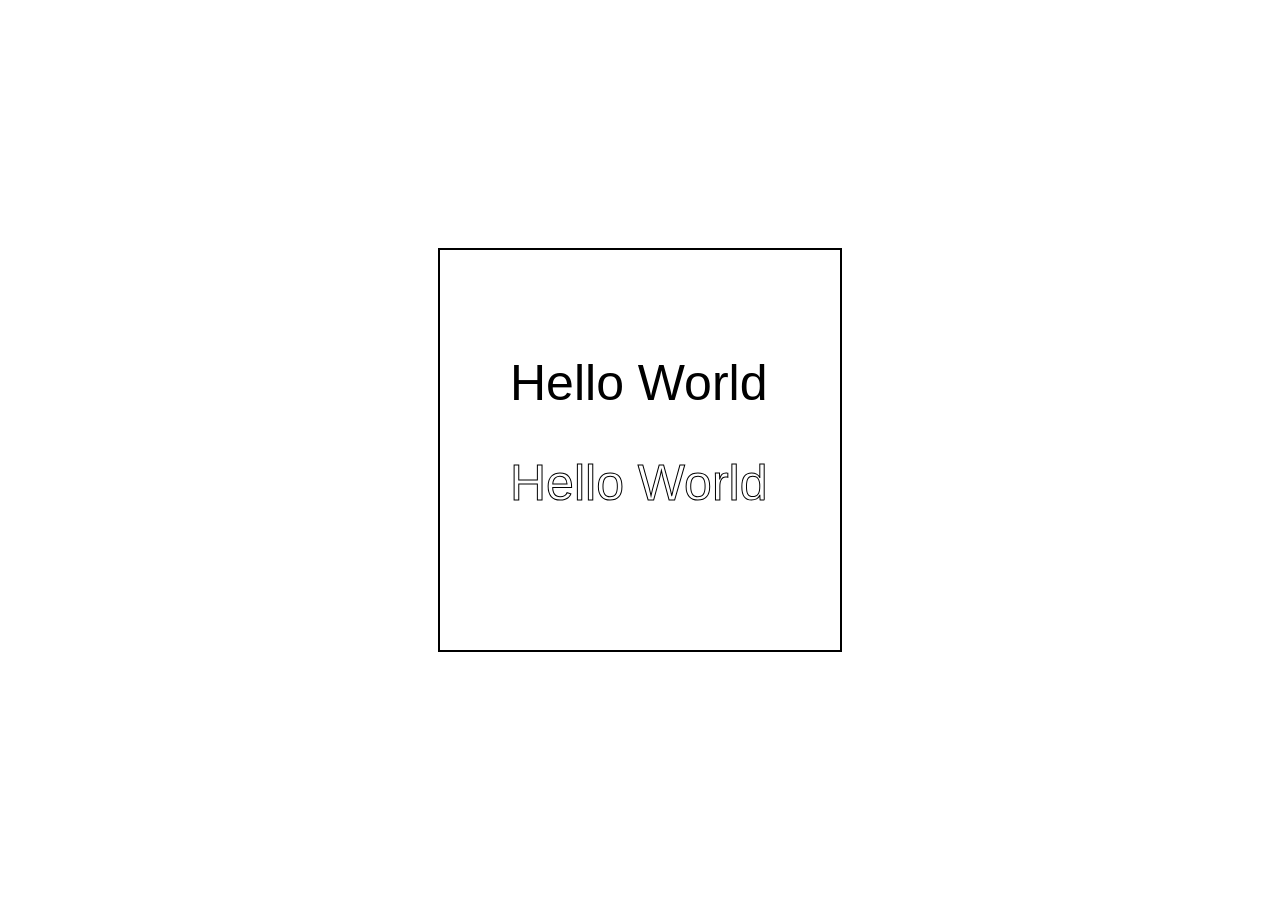
==== index.html @ 0b7b7e1c "learning-basics" ====
<!DOCTYPE html>
<html lang="en">
<head>
  <meta charset="UTF-8">
  <meta name="viewport" content="width=device-width, initial-scale=1.0">
  <link rel="stylesheet" href="style.css">
  <title>Document</title>
</head>
<body>
  <canvas id ="animation-canvas" width="400px" height="400px"></canvas>
  <script src="script.js"></script>
</body>
</html>
---- style.css ----
body{
  display: flex;
  align-items: center;
  justify-content: center;
  height: 100vh;
  margin: 0;
  padding: 0;
}

canvas{
  border: 2px solid;
}
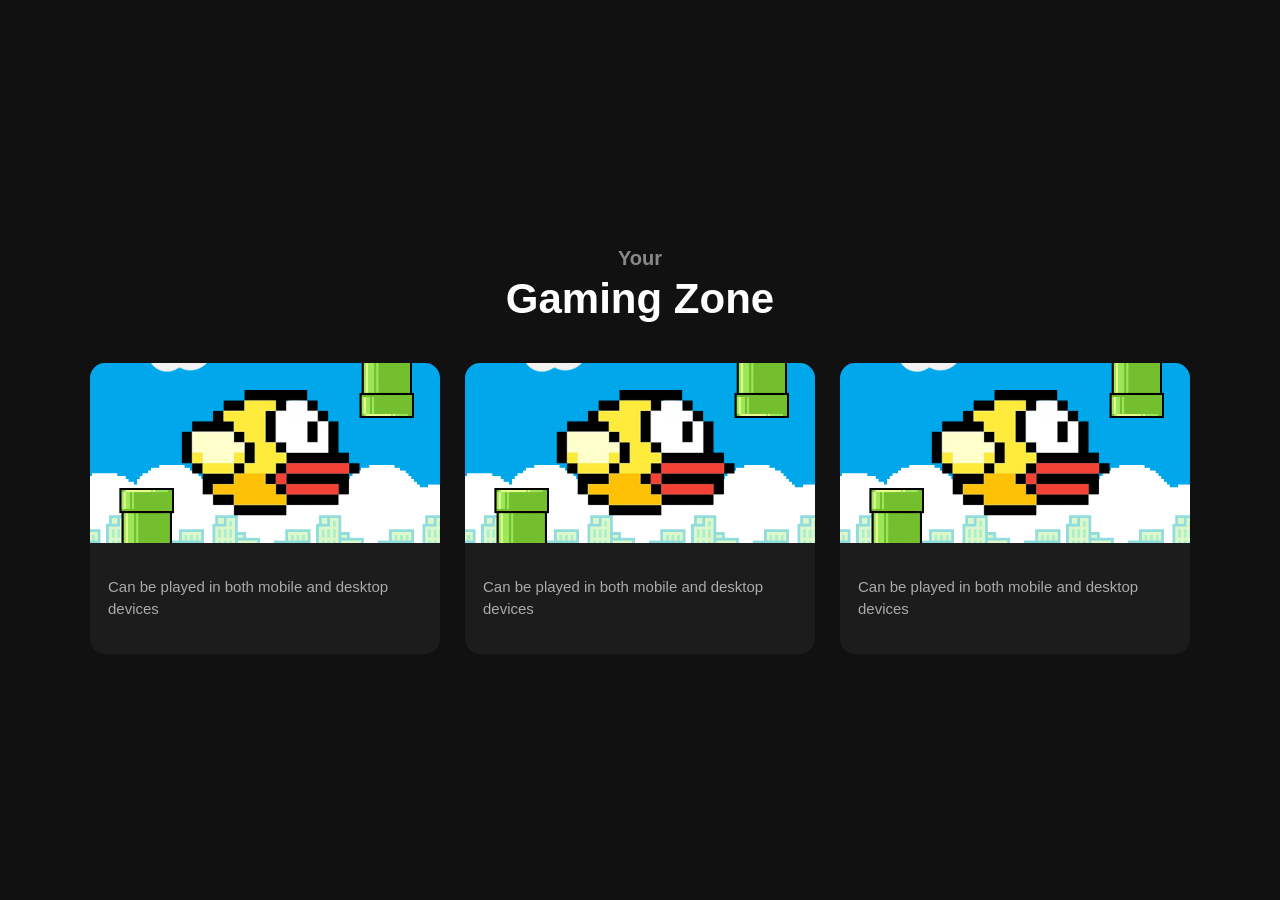
==== commit 917d9b1e: "flappy-bird-game" ====
--- a/index.html
+++ b/index.html
@@ -7,7 +7,26 @@
   <title>Document</title>
 </head>
 <body>
-  <canvas id ="animation-canvas" width="400px" height="400px"></canvas>
+  <!-- <canvas id ="animation-canvas" width="400px" height="400px"></canvas> -->
+  
+  <div class="parent">
+    <h3>Your</h3>
+    <h1>Gaming Zone</h1>
+    <div class="games-holder">
+      <div class="flappy-bird">
+        <img src="./image/flappy-bird-game.png" alt="" onclick="window.location.href='./flappy-bird.html'">
+        <p>Can be played in both mobile and desktop devices</p>
+      </div>
+      <div class="flappy-bird">
+        <img src="./image/flappy-bird-game.png" alt="">
+        <p>Can be played in both mobile and desktop devices</p>
+      </div>
+      <div class="flappy-bird">
+        <img src="./image/flappy-bird-game.png" alt="">
+        <p>Can be played in both mobile and desktop devices</p>
+      </div>
+    </div>
+  </div>
   <script src="script.js"></script>
 </body>
 </html>
--- a/style.css
+++ b/style.css
@@ -1,12 +1,69 @@
 body{
-  display: flex;
-  align-items: center;
-  justify-content: center;
-  height: 100vh;
-  margin: 0;
-  padding: 0;
+  display:flex;
+  align-items:center;
+  justify-content:center;
+  min-height:100vh;
+  margin:0;
+  padding:0;
+  font-family:Arial,sans-serif;
+  background:#111;
+  color:white;
 }
 
 canvas{
-  border: 2px solid;
+  border:2px solid;
+}
+
+.parent{
+  width:90%;
+  margin:60px auto;
+}
+
+.parent h3{
+  font-size:20px;
+  color:#888;
+  margin:0 auto 5px;
+  text-align:center;
+}
+
+.parent h1{
+  font-size:42px;
+  margin:0 auto 40px;
+  text-align:center;
+}
+
+.games-holder{
+  display:flex;
+  flex-wrap:wrap;
+  gap:25px;
+  justify-content:center;
+}
+
+.flappy-bird{
+  flex:1 1 250px;
+  max-width:350px;
+  background:#1c1c1c;
+  border-radius:15px;
+  overflow:hidden;
+  cursor:pointer;
+  transition:transform .3s,box-shadow .3s;
+}
+
+.flappy-bird:hover{
+  transform:translateY(-8px);
+  box-shadow:0 10px 30px rgba(0,0,0,.5);
+}
+
+.flappy-bird img{
+  width:100%;
+  height:180px;
+  object-fit:cover;
+  display:block;
+}
+
+.flappy-bird p{
+  padding:18px;
+  font-size:15px;
+  line-height:1.5;
+  color:#aaa;
 }
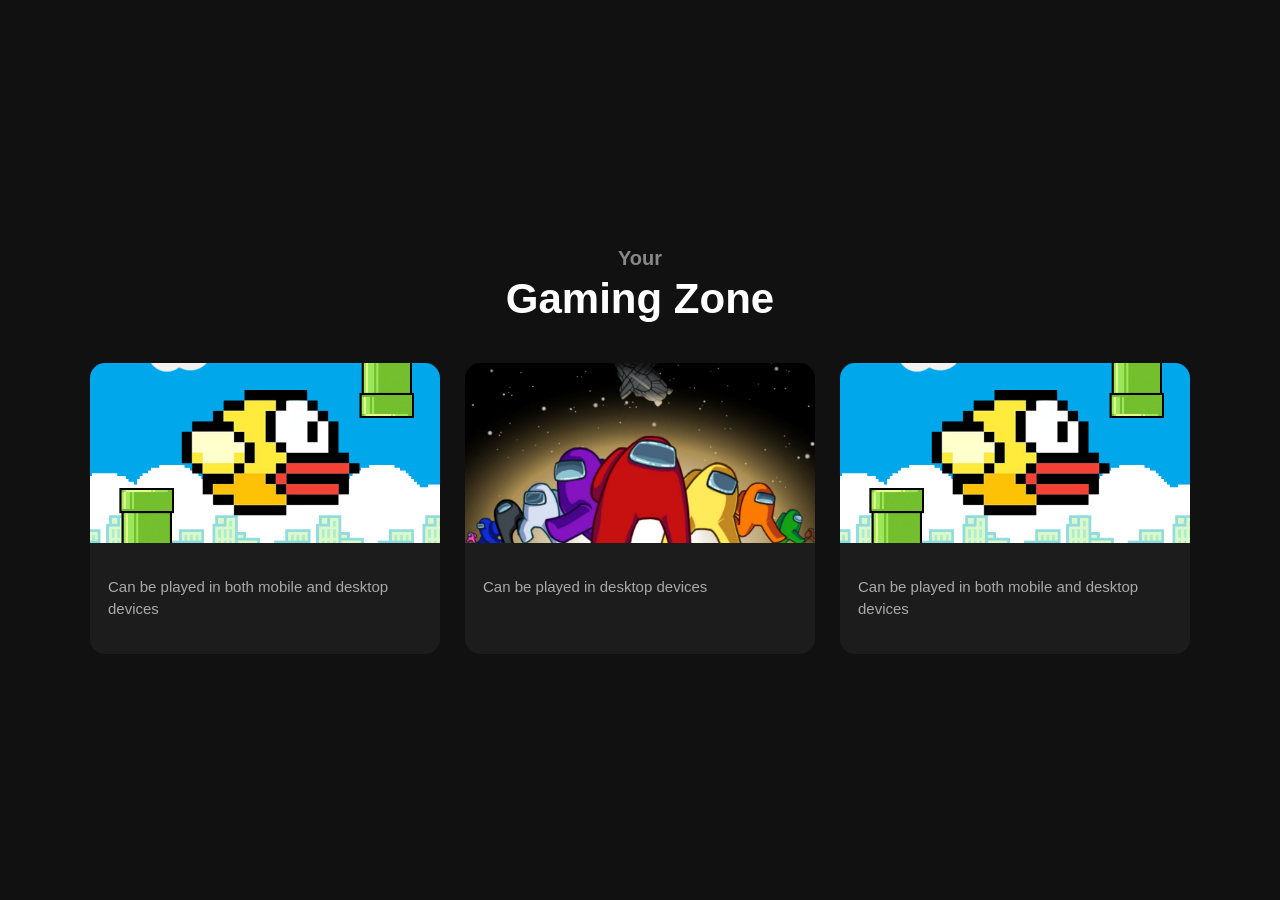
==== commit 029894a8: "shooting-game-added" ====
--- a/index.html
+++ b/index.html
@@ -13,15 +13,15 @@
     <h3>Your</h3>
     <h1>Gaming Zone</h1>
     <div class="games-holder">
-      <div class="flappy-bird">
+      <div class="game-cards">
         <img src="./image/flappy-bird-game.png" alt="" onclick="window.location.href='./flappy-bird.html'">
         <p>Can be played in both mobile and desktop devices</p>
       </div>
-      <div class="flappy-bird">
-        <img src="./image/flappy-bird-game.png" alt="">
-        <p>Can be played in both mobile and desktop devices</p>
+      <div class="game-cards">
+        <img src="./image/among-us-bg.jpg" alt="" onclick="window.location.href='./shooting-game.html'">
+        <p>Can be played in desktop devices</p>
       </div>
-      <div class="flappy-bird">
+      <div class="game-cards">
         <img src="./image/flappy-bird-game.png" alt="">
         <p>Can be played in both mobile and desktop devices</p>
       </div>
--- a/style.css
+++ b/style.css
@@ -39,7 +39,7 @@
   justify-content:center;
 }
 
-.flappy-bird{
+.game-cards{
   flex:1 1 250px;
   max-width:350px;
   background:#1c1c1c;
@@ -49,19 +49,19 @@
   transition:transform .3s,box-shadow .3s;
 }
 
-.flappy-bird:hover{
+.game-cards:hover{
   transform:translateY(-8px);
   box-shadow:0 10px 30px rgba(0,0,0,.5);
 }
 
-.flappy-bird img{
+.game-cards img{
   width:100%;
   height:180px;
   object-fit:cover;
   display:block;
 }
 
-.flappy-bird p{
+.game-cards p{
   padding:18px;
   font-size:15px;
   line-height:1.5;
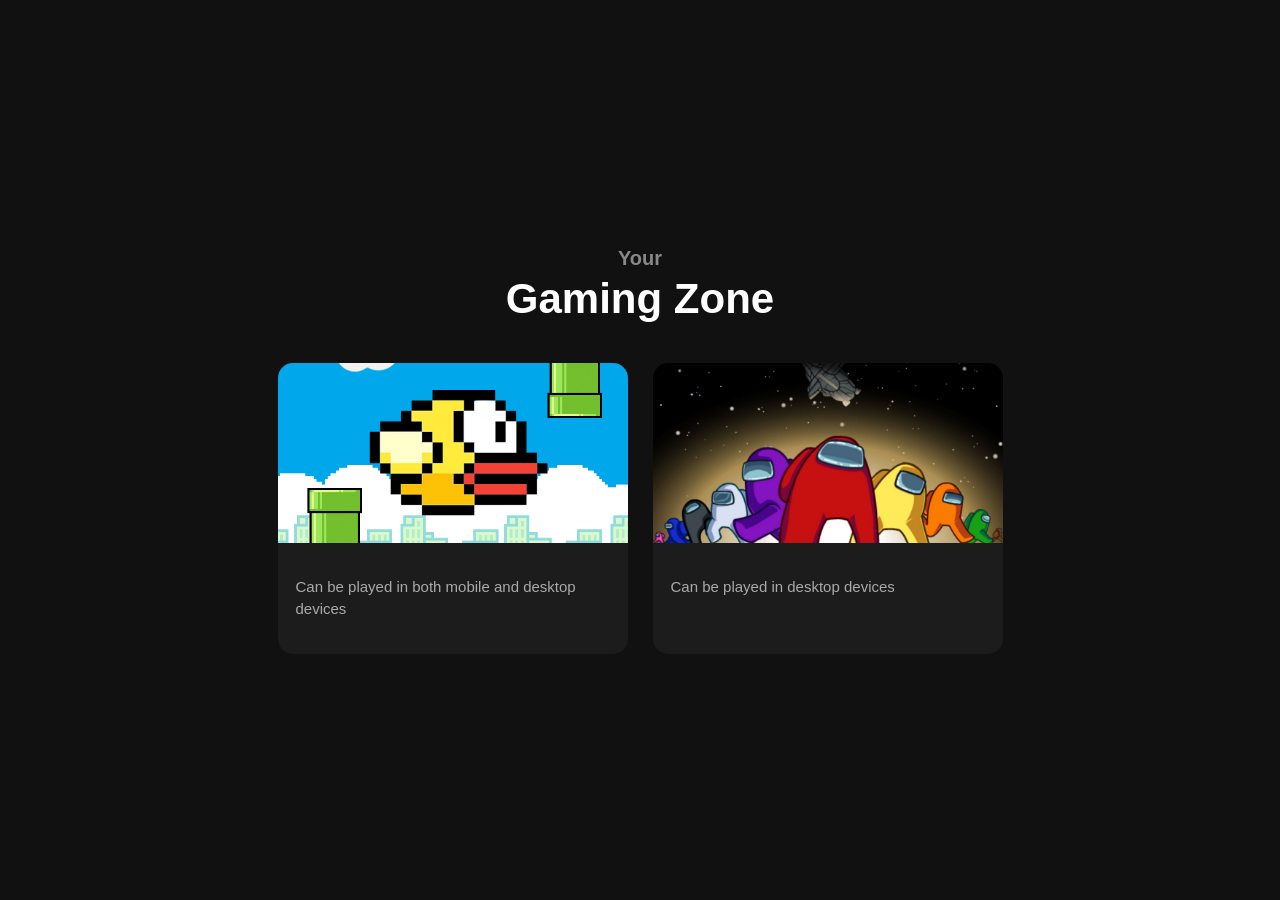
==== commit 4cd6e4d6: "Add enemy hit popup animation" ====
--- a/index.html
+++ b/index.html
@@ -5,6 +5,7 @@
   <meta name="viewport" content="width=device-width, initial-scale=1.0">
   <link rel="stylesheet" href="style.css">
   <title>Document</title>
+  <link rel="icon" type="image/png" href="./image/logo.jpg">
 </head>
 <body>
   <!-- <canvas id ="animation-canvas" width="400px" height="400px"></canvas> -->
@@ -21,10 +22,6 @@
         <img src="./image/among-us-bg.jpg" alt="" onclick="window.location.href='./shooting-game.html'">
         <p>Can be played in desktop devices</p>
       </div>
-      <div class="game-cards">
-        <img src="./image/flappy-bird-game.png" alt="">
-        <p>Can be played in both mobile and desktop devices</p>
-      </div>
     </div>
   </div>
   <script src="script.js"></script>
